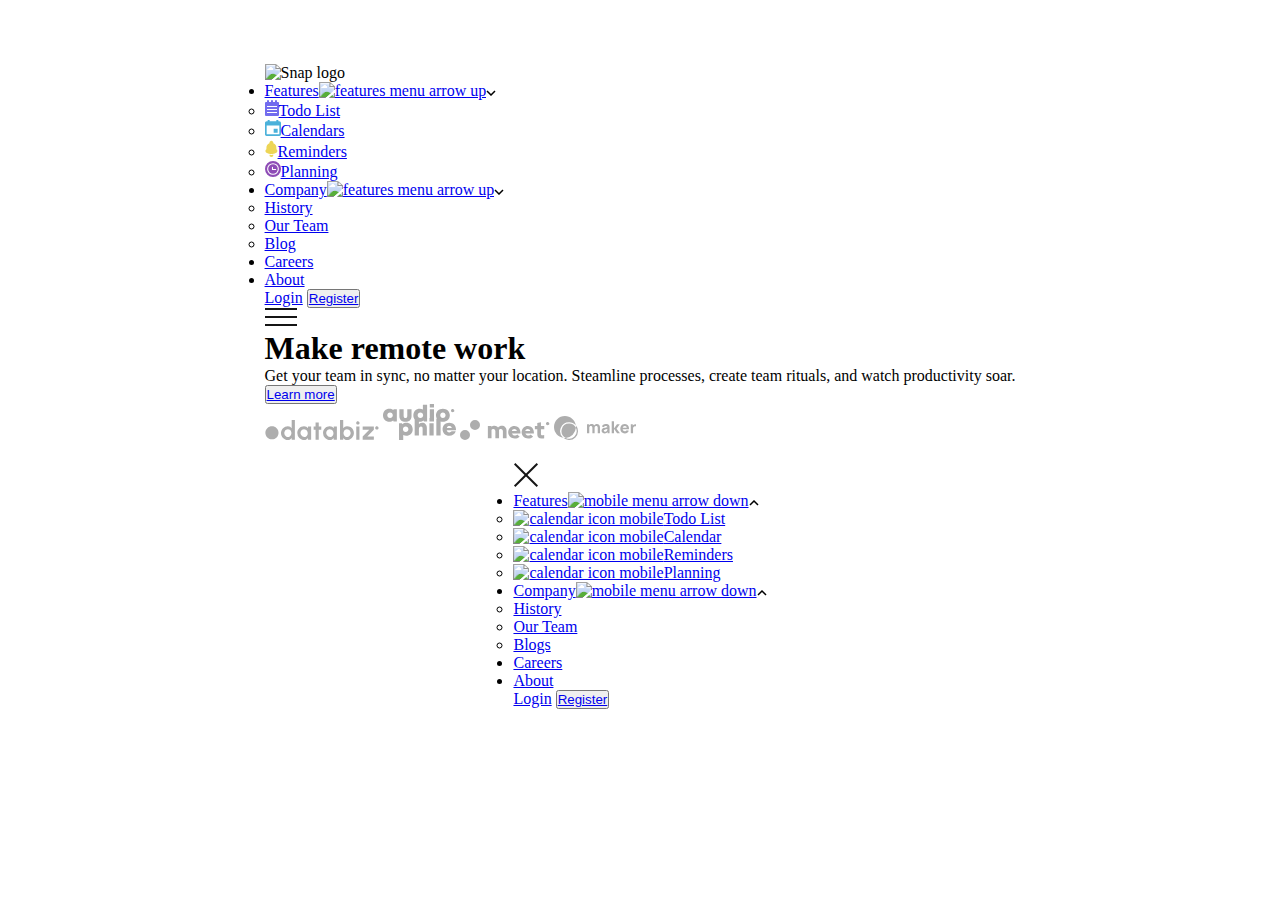
==== dropdown-website/index.html @ 3c77cf73 "Add files via upload" ====
<!DOCTYPE html>
<html lang="en">
<head>
    <meta charset="UTF-8">
    <meta http-equiv="X-UA-Compatible" content="IE=edge">
    <meta name="viewport" content="width=device-width, initial-scale=1.0">
    <title>Document</title>
    <link rel="stylesheet" href="/style.css">
    <script src="script.js" defer></script>
</head>
<body>
    <article>
        <header class="header">   
            <img class="header-logo" src="/images/logo.svg" alt="Snap logo">
                <nav>                 
                    <ul class="nav__links">
                        
                        <li class="nav__items features" id="feature"><a class="gray" href="#">Features<img class="dropdown-arrow" id="features_arrow-up" src="/images/icon-arrow-up.svg" alt="features menu arrow up"><img class="dropdown-arrow" id="features_arrow-down" src="images/icon-arrow-down.svg" alt="features menu arrow down"></a>
                        
                           <ul class="sub-menu--features">
                              <li><a href="#"><img class="features-icon" src="images/icon-todo.svg" alt="">Todo List</a></li>
                            <li><a href="#"><img class="features-icon" src="images/icon-calendar.svg" alt="">Calendars</a></li>
                            <li><a href="#"><img class="features-icon" src="images/icon-reminders.svg" alt="">Reminders</a></li>
                            <li><a href="#"><img class="features-icon" src="images/icon-planning.svg" alt="">Planning</a></li>  
                            </ul> 
                        
                                                       
                        </li>
                        <li class="nav__items company"><a href="#">Company<img class="dropdown-arrow" id="company_arrow-up" src="/images/icon-arrow-up.svg" alt="features menu arrow up"><img class="dropdown-arrow" id="company_arrow-down" src="images/icon-arrow-down.svg" alt="company menu arrow down"></a>
                            <ul class="sub-menu--company">
                              <li><a href="#">History</a></li>
                              <li><a href="#">Our Team</a></li>
                              <li><a href="#">Blog</a></li> 
                              </ul> 
                        </li>
                        <li class="nav__items"><a href="#">Careers</a></li>
                        <li class="nav__items"><a href="#">About</a></li>
                    </ul>
                </nav>   
            </div>
            <div class="header-container--buttons">
                   <a class="header-login" href="#">Login</a>
                <button class="btn-register"><a href="#">Register</a></button> 
                
                </div>
                <a class="hamburger-menu--open" href="#"><img src="images/icon-menu.svg" alt="nav hamburger menu open"></a></header>
            
            

            <main class="main">
                <div class="main-aside--left">
                    <h1 class="main-header">Make remote work</h1>
                    <p class="main-para">Get your team in sync, no matter your location. Steamline processes, create team rituals, and watch productivity soar.</p>
                    <button class="main-btn"><a href="#">Learn more</a></button>
                    <div class="brand-logos">
                        <img class="brand-logo--items" src="images/client-databiz.svg" alt="">
                        <img class="brand-logo--items" src="images/client-audiophile.svg" alt="">
                        <img class="brand-logo--items" src="images/client-meet.svg" alt="">
                        <img class="brand-logo--items" src="images/client-maker.svg" alt="">
                    </div>
                </div>
                <div class="main-aside--right"><img class="hero-img--desktop" src="/images/image-hero-desktop.png" alt=""><img class="hero-img--mobile" src="/images/image-hero-mobile.png" alt=""></div>
            </main> </article>

    <!-- MOBILE NAV -->
    <section class="menu-mobile">   
            
        <a class="hamburger-menu--close" href="#"><img src="images/icon-close-menu.svg" alt="nav hamburger menu open"></a>
        <ul class="mobile-nav">
            <li class="mobile-nav--items ">
                <a class="feature-mobile" href="#">Features<img class="drop-down--mobile" id="features-downArrow--mobile" src="/images/icon-arrow-down.svg" alt="mobile menu arrow down"><img class="drop-down--mobile" id="features-upArrow--mobile" src="images/icon-arrow-up.svg" alt="mobile nav arrow up"></a>
                <ul class="subMenu-mobile  subMenu-features--mobile">
                    <li class="subMenuItems-features--mobile"><a href="#"><img src="/images/icon-todo.svg" alt="calendar icon mobile">Todo List</a></li>
                    <li class="subMenuItems-features--mobile"><a href="#"><img src="/images/icon-calendar.svg" alt="calendar icon mobile">Calendar</a></li>
                    <li class="subMenuItems-features--mobile"><a href="#"><img src="/images/icon-reminders.svg" alt="calendar icon mobile">Reminders</a></li>
                   <li class="subMenuItems-features--mobile"> <a href="#"><img src="/images/icon-planning.svg" alt="calendar icon mobile">Planning</a></li>
                </ul>
            </li>
            <li class="mobile-nav--items">
                <a class="company-mobile" href="#">Company<img class="drop-down--mobile" id="company-downArrow--mobile" src="/images/icon-arrow-down.svg"  alt="mobile menu arrow down"><img class="drop-down--mobile" id="company-upArrow--mobile" src="images/icon-arrow-up.svg" alt="mobile nav arrow up"></a>
                <ul class="subMenu-mobile subMenu-company--mobile">
                    <li class="subMenuItems-features--mobile"><a href="#">History</a></li>
                    <li class="subMenuItems-features--mobile"><a href="#">Our Team</a></li>
                    <li class="subMenuItems-features--mobile"><a href="#">Blogs</a></li>
                   
                </ul>
            </li>
            <li class="mobile-nav--items"><a href="#">Careers</a></li>
            <li class="mobile-nav--items"><a href="#">About</a></li>
        </ul>
        <div class="mobile-cta">
        <a href="#">Login</a>
        <button class="mobile-cta--register"><a  href="#">Register</a></button> 
    </div>
    </section>
  
    <!-- END OF MOBILE NAV -->
    
</body>
</html>
---- style.css ----
* {
    padding:0;
    margin:0;
    box-sizing:border-box;
}

body {
    display:flex;
    flex-direction: column;
    justify-content: center;
    align-items: center;
   padding:4em;
}

.container {
    display:flex;
    flex-direction: column;
    gap:20px;
}

.items {
    margin-top:20px;
    text-align: center;
}
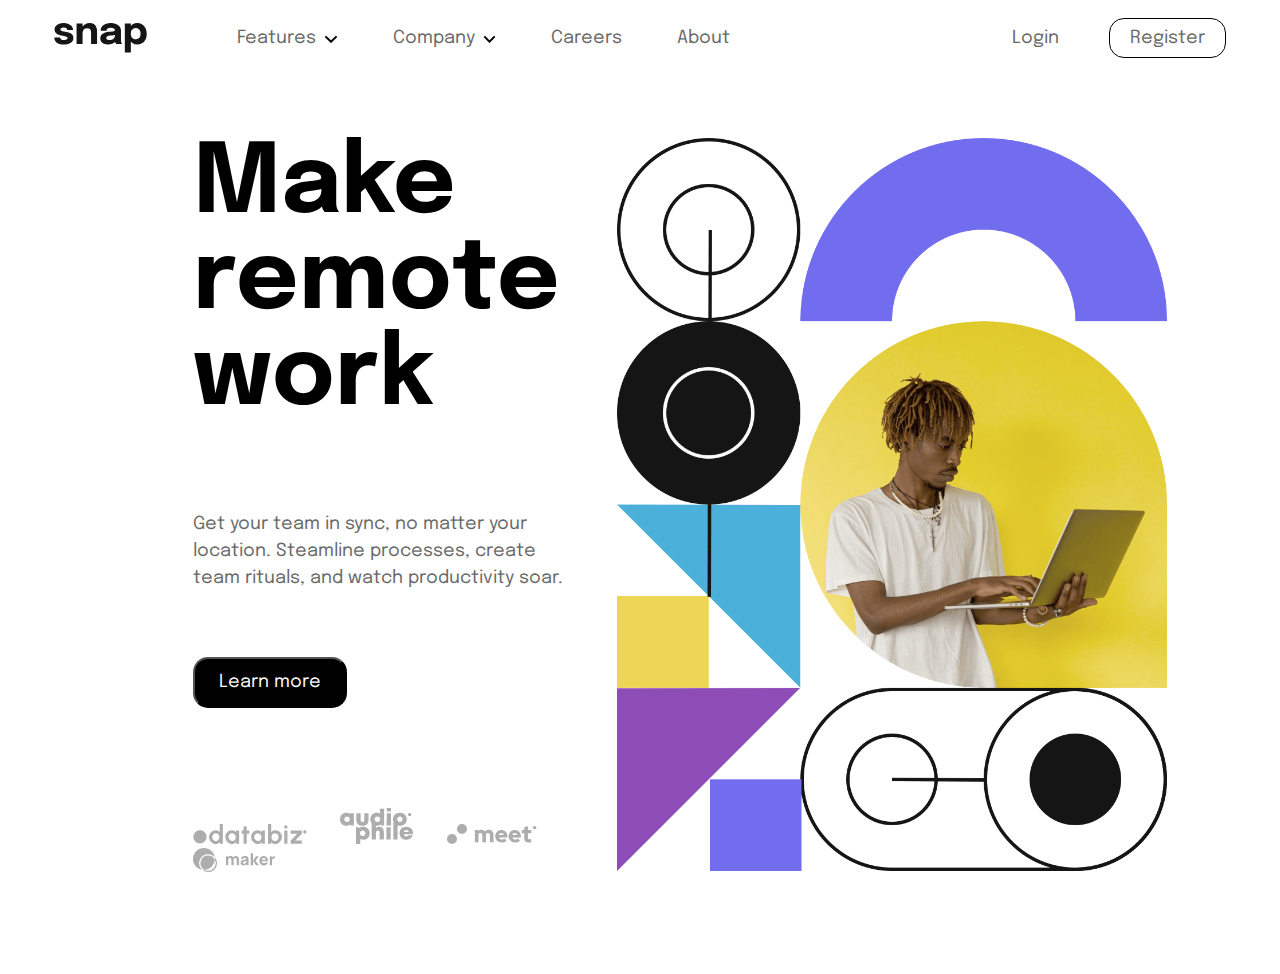
==== commit 4ef202cd: "Add files via upload" ====
--- a/dropdown-website/index.html
+++ b/dropdown-website/index.html
@@ -5,17 +5,17 @@
     <meta http-equiv="X-UA-Compatible" content="IE=edge">
     <meta name="viewport" content="width=device-width, initial-scale=1.0">
     <title>Document</title>
-    <link rel="stylesheet" href="/style.css">
+    <link rel="stylesheet" href="style.css">
     <script src="script.js" defer></script>
 </head>
 <body>
     <article>
         <header class="header">   
-            <img class="header-logo" src="/images/logo.svg" alt="Snap logo">
+            <img class="header-logo" src="images/logo.svg" alt="Snap logo">
                 <nav>                 
                     <ul class="nav__links">
                         
-                        <li class="nav__items features" id="feature"><a class="gray" href="#">Features<img class="dropdown-arrow" id="features_arrow-up" src="/images/icon-arrow-up.svg" alt="features menu arrow up"><img class="dropdown-arrow" id="features_arrow-down" src="images/icon-arrow-down.svg" alt="features menu arrow down"></a>
+                        <li class="nav__items features" id="feature"><a class="gray" href="#">Features<img class="dropdown-arrow" id="features_arrow-up" src="images/icon-arrow-up.svg" alt="features menu arrow up"><img class="dropdown-arrow" id="features_arrow-down" src="images/icon-arrow-down.svg" alt="features menu arrow down"></a>
                         
                            <ul class="sub-menu--features">
                               <li><a href="#"><img class="features-icon" src="images/icon-todo.svg" alt="">Todo List</a></li>
@@ -26,7 +26,7 @@
                         
                                                        
                         </li>
-                        <li class="nav__items company"><a href="#">Company<img class="dropdown-arrow" id="company_arrow-up" src="/images/icon-arrow-up.svg" alt="features menu arrow up"><img class="dropdown-arrow" id="company_arrow-down" src="images/icon-arrow-down.svg" alt="company menu arrow down"></a>
+                        <li class="nav__items company"><a href="#">Company<img class="dropdown-arrow" id="company_arrow-up" src="images/icon-arrow-up.svg" alt="features menu arrow up"><img class="dropdown-arrow" id="company_arrow-down" src="images/icon-arrow-down.svg" alt="company menu arrow down"></a>
                             <ul class="sub-menu--company">
                               <li><a href="#">History</a></li>
                               <li><a href="#">Our Team</a></li>
@@ -59,7 +59,7 @@
                         <img class="brand-logo--items" src="images/client-maker.svg" alt="">
                     </div>
                 </div>
-                <div class="main-aside--right"><img class="hero-img--desktop" src="/images/image-hero-desktop.png" alt=""><img class="hero-img--mobile" src="/images/image-hero-mobile.png" alt=""></div>
+                <div class="main-aside--right"><img class="hero-img--desktop" src="images/image-hero-desktop.png" alt=""><img class="hero-img--mobile" src="images/image-hero-mobile.png" alt=""></div>
             </main> </article>
 
     <!-- MOBILE NAV -->
@@ -70,14 +70,14 @@
             <li class="mobile-nav--items ">
                 <a class="feature-mobile" href="#">Features<img class="drop-down--mobile" id="features-downArrow--mobile" src="/images/icon-arrow-down.svg" alt="mobile menu arrow down"><img class="drop-down--mobile" id="features-upArrow--mobile" src="images/icon-arrow-up.svg" alt="mobile nav arrow up"></a>
                 <ul class="subMenu-mobile  subMenu-features--mobile">
-                    <li class="subMenuItems-features--mobile"><a href="#"><img src="/images/icon-todo.svg" alt="calendar icon mobile">Todo List</a></li>
-                    <li class="subMenuItems-features--mobile"><a href="#"><img src="/images/icon-calendar.svg" alt="calendar icon mobile">Calendar</a></li>
-                    <li class="subMenuItems-features--mobile"><a href="#"><img src="/images/icon-reminders.svg" alt="calendar icon mobile">Reminders</a></li>
-                   <li class="subMenuItems-features--mobile"> <a href="#"><img src="/images/icon-planning.svg" alt="calendar icon mobile">Planning</a></li>
+                    <li class="subMenuItems-features--mobile"><a href="#"><img src="images/icon-todo.svg" alt="calendar icon mobile">Todo List</a></li>
+                    <li class="subMenuItems-features--mobile"><a href="#"><img src="images/icon-calendar.svg" alt="calendar icon mobile">Calendar</a></li>
+                    <li class="subMenuItems-features--mobile"><a href="#"><img src="images/icon-reminders.svg" alt="calendar icon mobile">Reminders</a></li>
+                   <li class="subMenuItems-features--mobile"> <a href="#"><img src="images/icon-planning.svg" alt="calendar icon mobile">Planning</a></li>
                 </ul>
             </li>
             <li class="mobile-nav--items">
-                <a class="company-mobile" href="#">Company<img class="drop-down--mobile" id="company-downArrow--mobile" src="/images/icon-arrow-down.svg"  alt="mobile menu arrow down"><img class="drop-down--mobile" id="company-upArrow--mobile" src="images/icon-arrow-up.svg" alt="mobile nav arrow up"></a>
+                <a class="company-mobile" href="#">Company<img class="drop-down--mobile" id="company-downArrow--mobile" src="images/icon-arrow-down.svg"  alt="mobile menu arrow down"><img class="drop-down--mobile" id="company-upArrow--mobile" src="images/icon-arrow-up.svg" alt="mobile nav arrow up"></a>
                 <ul class="subMenu-mobile subMenu-company--mobile">
                     <li class="subMenuItems-features--mobile"><a href="#">History</a></li>
                     <li class="subMenuItems-features--mobile"><a href="#">Our Team</a></li>
--- a/dropdown-website/style.css
+++ b/dropdown-website/style.css
@@ -0,0 +1,380 @@
+/*----------------------------
+	RESET: START
+------------------------------*/
+/* Box sizing rules */
+@import url("https://fonts.googleapis.com/css2?family=Epilogue:wght@500;700&display=swap");
+*,
+*::before,
+*::after {
+  box-sizing: border-box;
+}
+
+/* Remove default margin */
+body,
+h1,
+h2,
+h3,
+h4,
+p,
+ul[class],
+ol[class],
+figure,
+blockquote,
+dl,
+dd {
+  margin: 0;
+}
+
+/* Set core root defaults */
+html {
+  scroll-behavior: smooth;
+}
+
+/* Set core body defaults */
+body {
+  min-height: 100vh;
+  text-rendering: optimizeSpeed;
+}
+
+/* A elements that don't have a class get default styles */
+a:not([class]) {
+  -webkit-text-decoration-skip: ink;
+          text-decoration-skip-ink: auto;
+}
+
+/* Make images easier to work with */
+img,
+picture {
+  max-width: 100%;
+}
+
+/* Natural flow and rhythm in articles by default */
+article > * + * {
+  margin-top: 1em;
+}
+
+/* Inherit fonts for inputs and buttons */
+input,
+button,
+textarea,
+select {
+  font: inherit;
+}
+
+/* Blur images when they have no alt attribute */
+img:not([alt]) {
+  filter: blur(10px);
+}
+
+/* Remove all animations and transitions for people that prefer not to see them */
+@media (prefers-reduced-motion: reduce) {
+  * {
+    -webkit-animation-duration: 0.01ms !important;
+            animation-duration: 0.01ms !important;
+    -webkit-animation-iteration-count: 1 !important;
+            animation-iteration-count: 1 !important;
+    transition-duration: 0.01ms !important;
+    scroll-behavior: auto !important;
+  }
+}
+body {
+  font-size: 18px;
+  font-family: "Epilogue", sans-serif;
+  padding: 1em 3em 1em 3em;
+  position: relative;
+  overflow: hidden;
+  opacity: 1;
+}
+
+li, a {
+  list-style: none;
+  text-decoration: none;
+  color: #696969;
+}
+
+img {
+  display: inline-block;
+}
+
+.header {
+  display: flex;
+  position: relative;
+  align-items: center;
+  justify-content: space-between;
+}
+
+.header-logo {
+  max-width: 100%;
+  height: 30px;
+  flex: auto auto;
+}
+
+.dropdown-arrow {
+  height: 8px;
+  margin-left: 0.5rem;
+}
+
+nav {
+  flex: 1 1 auto;
+}
+
+.nav__items {
+  display: inline-block;
+  padding-left: 3.125rem;
+}
+
+.hamburger-menu--close {
+  display: none;
+}
+
+a:hover {
+  color: black;
+}
+
+.header-login {
+  margin-right: 45px;
+}
+
+.btn-register {
+  border-radius: 15px;
+  border: 1px solid black;
+  background-color: white;
+  padding: 0.625rem 1.25rem 0.625rem 1.25rem;
+}
+
+.btn-register:hover {
+  background-color: black;
+}
+.btn-register:hover a {
+  color: white;
+}
+
+.hamburger-menu--open {
+  display: none;
+}
+
+.features-icon {
+  margin-right: 0.9rem;
+}
+
+.sub-menu--features {
+  position: absolute;
+  left: 5.6rem;
+  top: 3.125rem;
+  padding: 0.9rem 1.87rem 0.9rem 1.87rem;
+  border-radius: 0.9rem;
+  background-color: white;
+  border: solid 1px hsla(0deg, 0%, 56%, 0.507);
+}
+.sub-menu--features li {
+  padding-bottom: 8px;
+  padding-top: 8px;
+}
+
+.sub-menu--company {
+  position: absolute;
+  top: 3.125rem;
+  padding: 1.25rem;
+  border-radius: 15px;
+  background-color: white;
+  border: solid 1px hsla(0deg, 0%, 56%, 0.507);
+}
+.sub-menu--company li {
+  padding-bottom: 0.625rem;
+  padding-top: 0.625rem;
+}
+
+.hide {
+  display: none;
+}
+
+.main {
+  display: flex;
+  gap: 2.5rem;
+  align-items: center;
+  justify-content: space-between;
+  max-width: 90%;
+  margin: 5rem auto;
+}
+
+.main-aside--left {
+  margin-left: 5rem;
+  width: 650px;
+  align-self: flex-end;
+}
+
+.main-header {
+  font-size: 6rem;
+  line-height: 1;
+}
+
+.main-para {
+  color: #696969;
+  margin-top: 5.3rem;
+  line-height: 1.5;
+}
+
+.main-btn {
+  margin-top: 65px;
+  padding: 0.9rem 1.5rem 0.9rem 1.5rem;
+  background-color: black;
+  border-radius: 15px;
+}
+.main-btn a {
+  color: hsl(0deg, 0%, 98%);
+}
+
+.main-btn:hover {
+  background-color: hsla(0deg, 0%, 0%, 0.753);
+}
+
+.brand-logos {
+  margin-top: 100px;
+}
+.brand-logos img {
+  padding-right: 1.8rem;
+}
+
+button:hover {
+  cursor: pointer;
+}
+
+.man-aside--right {
+  background-color: red;
+  margin-right: 1.56rem;
+}
+
+.hero-img--desktop {
+  max-width: 550px;
+}
+
+.hero-img--mobile {
+  display: none;
+}
+
+section {
+  display: none;
+}
+
+@media (max-width: 1150px) {
+  body {
+    overflow: scroll;
+    padding: 0;
+  }
+  .main {
+    flex-direction: column-reverse;
+    max-width: 100%;
+    margin-top: 1.25rem;
+  }
+  .main-aside--left {
+    margin-left: 0;
+    width: 100%;
+    text-align: center;
+  }
+  .main-header {
+    font-size: 3rem;
+  }
+  .main-para {
+    font-size: 1rem;
+    margin-top: 1.25rem;
+  }
+  .main-btn {
+    margin-top: 4rem;
+    padding: 0.9rem 1.56rem 0.9rem 1.56rem;
+    background-color: black;
+    border-radius: 15px;
+  }
+  .main-btn a {
+    color: hsl(0deg, 0%, 98%);
+  }
+  .header-logo {
+    margin: 1.25rem 1.25rem;
+  }
+  .brand-logos {
+    margin-top: 1.5rem;
+  }
+  .hero-img--mobile {
+    display: block;
+  }
+  .hero-img--desktop {
+    display: none;
+  }
+  .nav__items {
+    display: none;
+  }
+  .header-container--buttons {
+    display: none;
+  }
+  .hamburger-menu--open {
+    display: block;
+    width: 50px;
+  }
+  .hamburger-menu--close {
+    align-self: flex-end;
+    display: block;
+    margin-top: 1.5rem;
+    width: 50px;
+    white-space: nowrap;
+    overflow: hidden;
+  }
+  .menu-mobile {
+    display: flex;
+    flex-direction: column;
+    background-color: white;
+    position: fixed;
+    z-index: 1;
+    right: 0;
+    top: 0;
+    width: 0;
+    height: 100%;
+    overflow: hidden;
+    white-space: nowrap;
+    transition: 0.3s;
+  }
+  ul {
+    padding: 2.5rem 1.25rem;
+  }
+  .mobile-nav--items {
+    padding-bottom: 1.5rem;
+    white-space: nowrap;
+    overflow: hidden;
+  }
+  .mobile-cta {
+    align-self: center;
+    display: inline-flex;
+    flex-direction: column;
+    text-align: center;
+  }
+  .mobile-cta a {
+    padding-bottom: 1.9rem;
+  }
+  .mobile-cta--register {
+    padding: 1rem 5rem 1rem 5rem;
+    border-radius: 10px;
+    border: 1px solid black;
+    background: white;
+  }
+  .mobile-cta--register a {
+    color: #696969;
+  }
+  .mobile-cta--register:hover {
+    background-color: hsl(0deg, 0%, 8%);
+  }
+  .mobile-cta--register:hover a {
+    color: hsl(0deg, 0%, 98%);
+  }
+  .drop-down--mobile {
+    margin-left: 0.625rem;
+    transform: scale(1.3);
+  }
+  .subMenu-mobile {
+    padding: 1.875rem 1.875rem 0 1.875rem;
+  }
+  .subMenuItems-features--mobile {
+    padding: 0.3rem 0 1.5rem 0;
+  }
+  .subMenuItems-features--mobile img {
+    transform: scale(1.4);
+    margin-right: 0.9rem;
+  }
+}/*# sourceMappingURL=style.css.map */